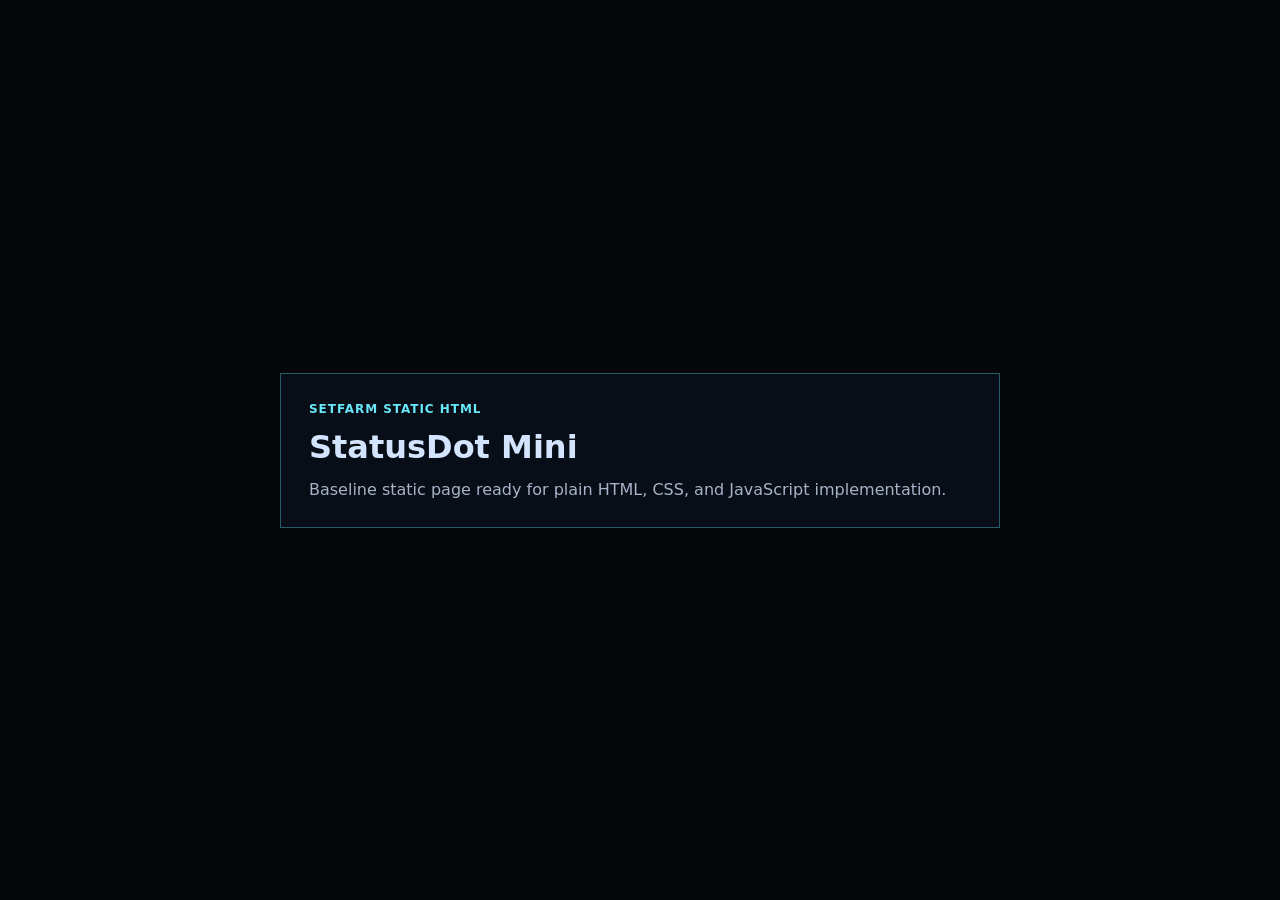
==== index.html @ c64a63e3 "chore: scaffold static html app" ====
<!doctype html>
<html lang="en">
  <head>
    <meta charset="UTF-8" />
    <meta name="viewport" content="width=device-width, initial-scale=1.0" />
    <title>StatusDot Mini</title>
    <link rel="stylesheet" href="assets/css/styles.css" />
  </head>
  <body>
    <main data-setfarm-root="baseline" data-testid="setfarm-app-root" class="app-shell">
      <section class="hero">
        <p class="eyebrow">Setfarm Static HTML</p>
        <h1>StatusDot Mini</h1>
        <p class="summary">Baseline static page ready for plain HTML, CSS, and JavaScript implementation.</p>
      </section>
    </main>
    <script src="assets/js/app.js" defer></script>
    <script src="assets/js/test-bridge.js" defer></script>
  </body>
</html>
---- assets/css/styles.css ----
@import "../../stitch/design-tokens.css";

:root {
  color-scheme: dark;
  font-family: var(--font-family-base, ui-sans-serif, system-ui, -apple-system, BlinkMacSystemFont, "Segoe UI", sans-serif);
  background: var(--color-background, #05070b);
  color: var(--color-on-background, #e5f7ff);
}

* {
  box-sizing: border-box;
}

body {
  margin: 0;
  min-width: 320px;
  min-height: 100vh;
  background: #05070b;
}

.app-shell {
  min-height: 100vh;
  display: grid;
  place-items: center;
  padding: 32px;
}

.hero {
  width: min(720px, 100%);
  border: 1px solid rgba(103, 232, 249, 0.35);
  background: rgba(9, 16, 26, 0.82);
  padding: 28px;
}

.eyebrow {
  margin: 0 0 12px;
  color: #67e8f9;
  font-size: 12px;
  font-weight: 800;
  letter-spacing: 0.08em;
  text-transform: uppercase;
}

h1 {
  margin: 0;
  font-size: 32px;
}

.summary {
  margin: 14px 0 0;
  color: #a8b3c7;
}
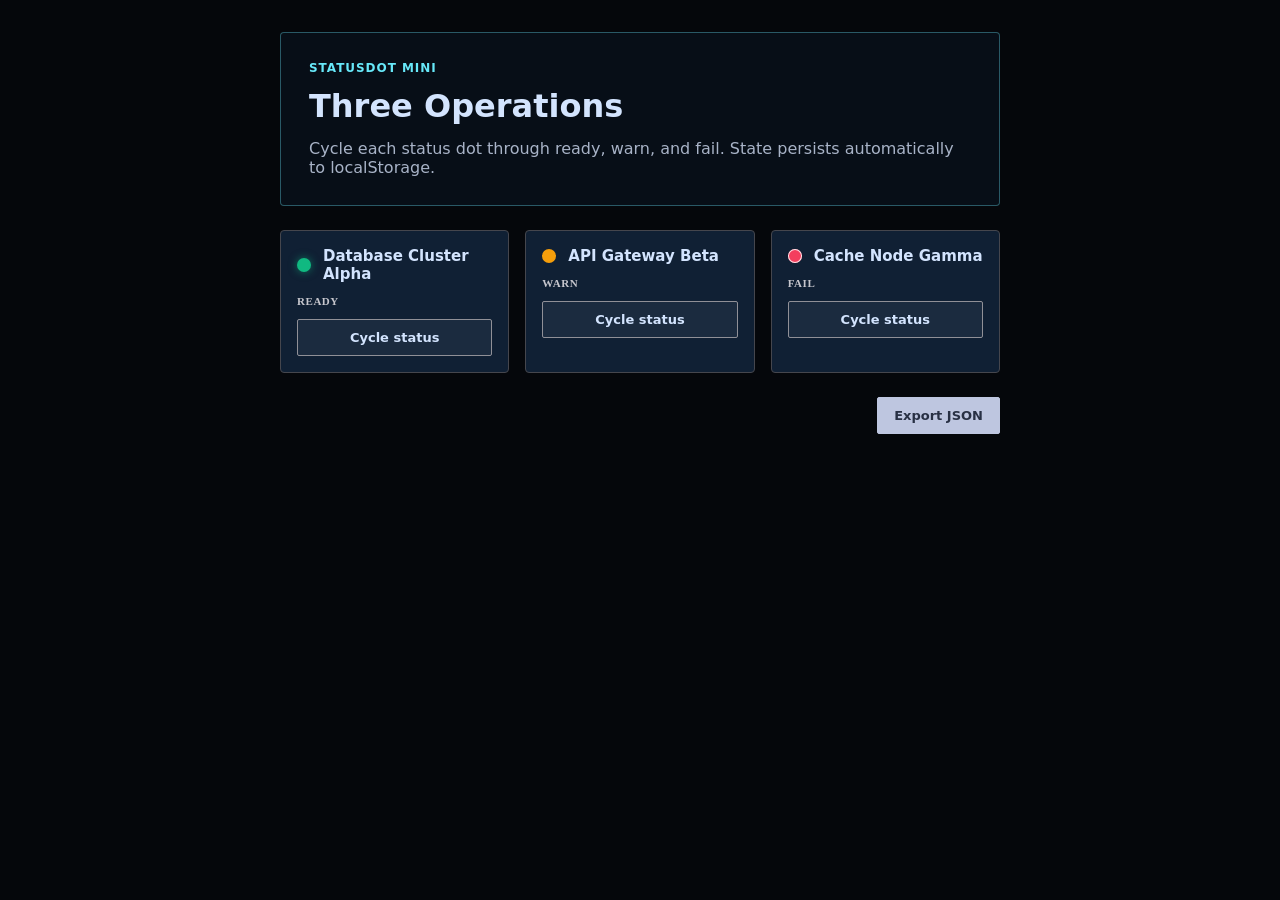
==== commit 5994258e: "feat: US-001 - StatusDot Mini - app shell, state and persistence" ====
--- a/index.html
+++ b/index.html
@@ -9,11 +9,24 @@
   <body>
     <main data-setfarm-root="baseline" data-testid="setfarm-app-root" class="app-shell">
       <section class="hero">
-        <p class="eyebrow">Setfarm Static HTML</p>
-        <h1>StatusDot Mini</h1>
-        <p class="summary">Baseline static page ready for plain HTML, CSS, and JavaScript implementation.</p>
+        <p class="eyebrow">StatusDot Mini</p>
+        <h1>Three Operations</h1>
+        <p class="summary">Cycle each status dot through ready, warn, and fail. State persists automatically to localStorage.</p>
+      </section>
+
+      <section class="dot-grid" id="dot-grid" aria-label="Status dots">
+        <!-- Dots are rendered by app.js from state -->
+      </section>
+
+      <section class="actions">
+        <button class="btn btn--primary" data-action-id="ACT_EXPORT_SNAPSHOT" type="button">
+          Export JSON
+        </button>
       </section>
     </main>
+
+    <script src="assets/js/statusdot-mini.storage.js" defer></script>
+    <script src="assets/js/statusdot-mini.state.js" defer></script>
     <script src="assets/js/app.js" defer></script>
     <script src="assets/js/test-bridge.js" defer></script>
   </body>
--- a/assets/css/styles.css
+++ b/assets/css/styles.css
@@ -20,9 +20,11 @@
 
 .app-shell {
   min-height: 100vh;
-  display: grid;
-  place-items: center;
+  display: flex;
+  flex-direction: column;
+  align-items: center;
   padding: 32px;
+  gap: 24px;
 }
 
 .hero {
@@ -30,6 +32,7 @@
   border: 1px solid rgba(103, 232, 249, 0.35);
   background: rgba(9, 16, 26, 0.82);
   padding: 28px;
+  border-radius: var(--radius-lg, 0.5rem);
 }
 
 .eyebrow {
@@ -50,3 +53,110 @@
   margin: 14px 0 0;
   color: #a8b3c7;
 }
+
+.dot-grid {
+  width: min(720px, 100%);
+  display: grid;
+  grid-template-columns: repeat(auto-fit, minmax(200px, 1fr));
+  gap: 16px;
+}
+
+.dot-card {
+  border: 1px solid var(--color-outline-variant, #45464d);
+  background: var(--color-surface-container, #102034);
+  padding: 16px;
+  border-radius: var(--radius-lg, 0.5rem);
+  display: flex;
+  flex-direction: column;
+  gap: 12px;
+}
+
+.dot-card__header {
+  display: flex;
+  align-items: center;
+  gap: 12px;
+}
+
+.dot-visual {
+  width: 14px;
+  height: 14px;
+  border-radius: 9999px;
+  flex-shrink: 0;
+}
+
+.dot-visual--ready {
+  background: #10b981;
+  box-shadow: 0 0 8px rgba(16, 185, 129, 0.55);
+}
+
+.dot-visual--warn {
+  background: #f59e0b;
+  animation: pulse-warn 2s ease-in-out infinite;
+}
+
+.dot-visual--fail {
+  background: #f43f5e;
+  box-shadow: inset 0 0 0 1px rgba(255, 255, 255, 0.85);
+}
+
+@keyframes pulse-warn {
+  0%, 100% {
+    opacity: 1;
+  }
+  50% {
+    opacity: 0.55;
+  }
+}
+
+.dot-card__label {
+  margin: 0;
+  font-size: 15px;
+  font-weight: 600;
+  color: var(--color-on-surface, #d3e4fe);
+}
+
+.dot-card__status {
+  margin: 0;
+  font-family: var(--font-mono-data, "JetBrains Mono", monospace);
+  font-size: 11px;
+  font-weight: 700;
+  letter-spacing: 0.05em;
+  text-transform: uppercase;
+  color: var(--color-on-surface-variant, #c6c6cd);
+}
+
+.actions {
+  width: min(720px, 100%);
+  display: flex;
+  justify-content: flex-end;
+}
+
+.btn {
+  appearance: none;
+  border: 1px solid var(--color-outline, #909097);
+  background: var(--color-surface-container-high, #1b2b3f);
+  color: var(--color-on-surface, #d3e4fe);
+  padding: 10px 16px;
+  border-radius: var(--radius-DEFAULT, 0.25rem);
+  font-family: inherit;
+  font-size: 13px;
+  font-weight: 600;
+  cursor: pointer;
+  transition: background 0.15s ease, border-color 0.15s ease;
+}
+
+.btn:hover {
+  background: var(--color-surface-container-highest, #26364a);
+  border-color: var(--color-primary, #bec6e0);
+}
+
+.btn--primary {
+  background: var(--color-primary, #bec6e0);
+  color: var(--color-on-primary, #283044);
+  border-color: var(--color-primary, #bec6e0);
+}
+
+.btn--primary:hover {
+  background: var(--color-primary-fixed, #dae2fd);
+  border-color: var(--color-primary-fixed, #dae2fd);
+}
